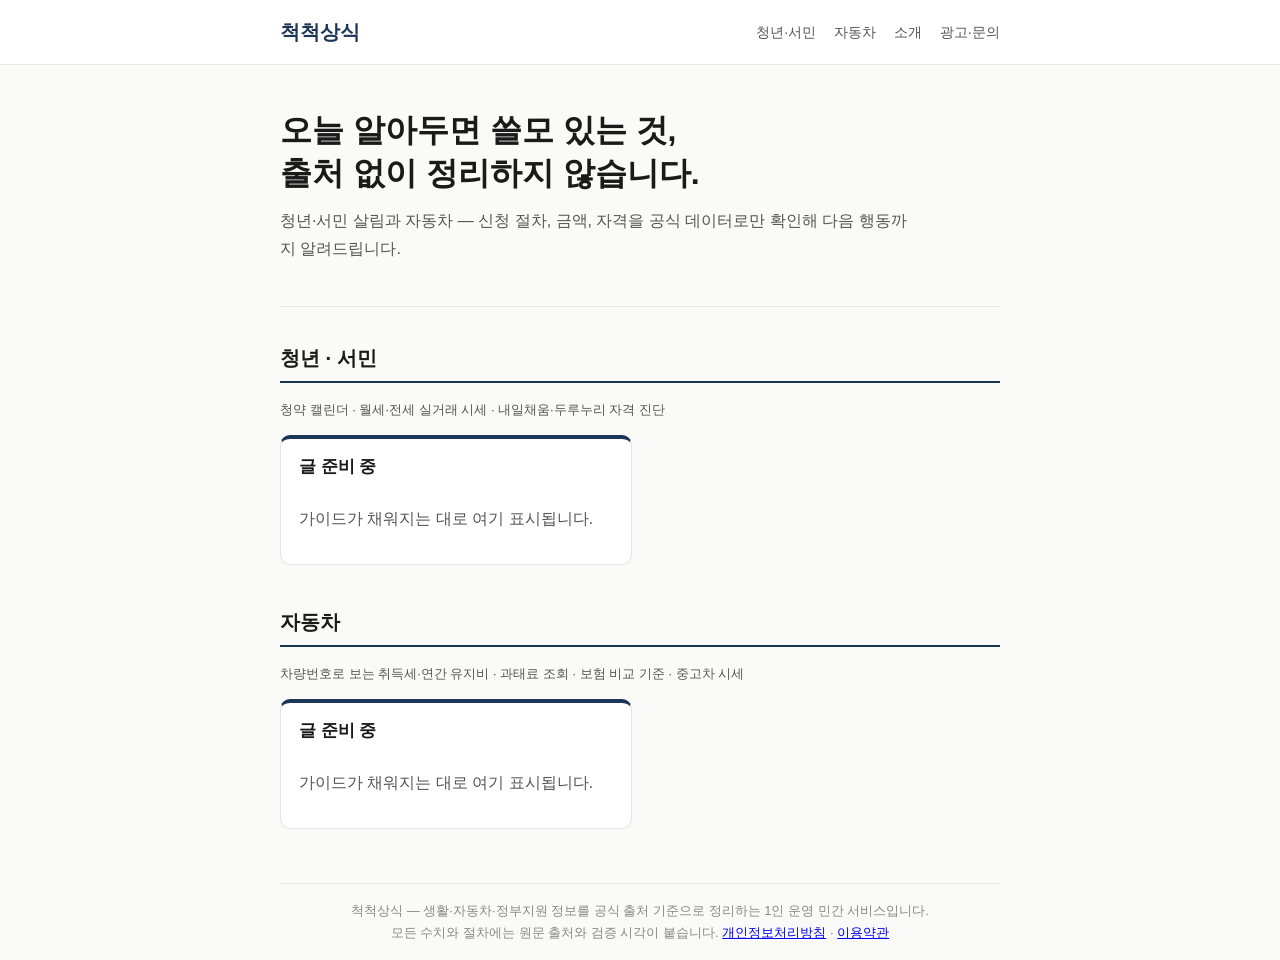
==== index.html @ 9dc2889a "척척상식 초기 구조 — 인덱스/소개/문의/약관/방침" ====
<!DOCTYPE html>
<html lang="ko"><head><meta charset="utf-8">
<meta name="viewport" content="width=device-width,initial-scale=1">
<title>척척상식 — 오늘 알아두면 쓸모 있는 생활·자동차·정부지원 정보</title>
<meta name="description" content="청약·월세·지원금·자동차 세금·보험까지, 공공 출처 기준으로 검증해서 정리하는 생활정보 서비스.">
<link rel="stylesheet" href="style.css">
<link rel="canonical" href="https://rlaehddnr890425-star.github.io/sangsik/"></head>
<body>
<header><div class="wrap"><a class="logo" href="index.html">척척상식</a>
<nav><a href="index.html#young">청년·서민</a><a href="index.html#car">자동차</a><a href="about.html">소개</a><a href="contact.html">광고·문의</a></nav>
</div></header>
<main class="wrap">

<section class="hero"><h1>오늘 알아두면 쓸모 있는 것,<br>출처 없이 정리하지 않습니다.</h1>
<p class="sub">청년·서민 살림과 자동차 — 신청 절차, 금액, 자격을 공식 데이터로만 확인해 다음 행동까지 알려드립니다.</p></section>
<section id="young"><h2>청년 · 서민</h2>
<p class="dim small">청약 캘린더 · 월세·전세 실거래 시세 · 내일채움·두루누리 자격 진단</p>
<div class="ncards"><div class="ncard"><h3>글 준비 중</h3><p class="dim">가이드가 채워지는 대로 여기 표시됩니다.</p></div></div></section>
<section id="car"><h2>자동차</h2>
<p class="dim small">차량번호로 보는 취득세·연간 유지비 · 과태료 조회 · 보험 비교 기준 · 중고차 시세</p>
<div class="ncards"><div class="ncard"><h3>글 준비 중</h3><p class="dim">가이드가 채워지는 대로 여기 표시됩니다.</p></div></div></section>

<footer class="meta" style="margin-top:48px;border-top:1px solid var(--line);padding:16px 0">
척척상식 — 생활·자동차·정부지원 정보를 공식 출처 기준으로 정리하는 1인 운영 민간 서비스입니다.<br>
모든 수치와 절차에는 원문 출처와 검증 시각이 붙습니다. <a href="privacy.html">개인정보처리방침</a> · <a href="terms.html">이용약관</a>
</footer>
</main></body></html>
---- style.css ----
:root{--ink:#1a1a1a;--sub:#555;--line:#e6e6e6;--accent:#1d3557;--bg:#fafaf8}
*{box-sizing:border-box}body{margin:0;font-family:'Apple SD Gothic Neo','Noto Sans KR',sans-serif;color:var(--ink);background:var(--bg);line-height:1.7}
header{border-bottom:1px solid var(--line);background:#fff}
.wrap{max-width:760px;margin:0 auto;padding:0 20px}
header .wrap{display:flex;align-items:center;justify-content:space-between;height:64px}
.logo{font-weight:800;font-size:20px;color:var(--accent);text-decoration:none}
nav a{color:var(--sub);text-decoration:none;margin-left:18px;font-size:14px}
main{padding:32px 20px;max-width:760px;margin:0 auto}
h1{font-size:26px;line-height:1.4}h2{font-size:20px;margin-top:36px;border-bottom:2px solid var(--accent);padding-bottom:6px}
.meta{color:#888;font-size:13px}
.card{background:#fff;border:1px solid var(--line);border-radius:10px;padding:18px 20px;margin-bottom:14px}
.card a{color:var(--ink);text-decoration:none;font-weight:700;font-size:16px}
.tag{display:inline-block;background:#e8f3ec;color:var(--accent);border-radius:999px;font-size:12px;padding:2px 10px;margin-right:6px}
.notice{background:#fff8e1;border:1px solid #f0d98c;border-radius:8px;padding:12px 16px;font-size:14px}
table{width:100%;border-collapse:collapse;font-size:14px;margin:16px 0}
th,td{border:1px solid var(--line);padding:8px 10px;text-align:left}th{background:#f2f6f3}
footer{margin-top:60px;border-top:1px solid var(--line);padding:24px 20px;color:#888;font-size:13px;text-align:center}
form input,form textarea{width:100%;padding:10px;margin:6px 0;border:1px solid var(--line);border-radius:6px;font:inherit}
form button{background:var(--accent);color:#fff;border:0;padding:10px 22px;border-radius:6px;cursor:pointer}
/* 광고 자리 (개발 중 placeholder — 애드센스 단위 연결 시 이 div 교체) */
.ad-slot{border:1.5px dashed #c8c2b4;background:#f3f0e9;color:#8a8474;font-size:12.5px;
  text-align:center;padding:18px 10px;margin:26px auto;border-radius:6px;max-width:720px;letter-spacing:.3px}
.ad-slot.top{margin-top:8px;padding:12px}
.ad-slot.inline{margin:30px auto}
.ad-slot.bottom{margin-bottom:34px}
.grid2{display:grid;grid-template-columns:1.6fr 1fr;gap:26px;align-items:start}
@media(max-width:760px){.grid2{grid-template-columns:1fr}}
.side-box{border:1px solid var(--line);border-radius:8px;padding:18px;background:#fff}
.side-box h3{margin:0 0 10px;font-size:15px}
.side-box ul{margin:0;padding-left:18px}
.side-box li{margin:6px 0;font-size:14px}
/* 자가진단 */
.q-card{border:1px solid var(--line);border-radius:8px;padding:18px 20px;margin:16px 0;background:#fff}
.q-card legend{font-weight:700;font-size:15px;padding:0 6px}
.q-card label{display:block;margin:8px 0;font-size:14.5px;cursor:pointer}
.q-card input[type=number],.q-card select{width:100%;max-width:280px;padding:8px;border:1px solid #bbb;border-radius:6px;font-size:15px}
.btn{display:inline-block;background:var(--accent);color:#fff;border:none;padding:12px 22px;border-radius:8px;font-size:15px;cursor:pointer}
.btn:hover{background:#0c4429}
#result .fund{border:1px solid var(--line);border-left:5px solid var(--accent);border-radius:6px;padding:14px 16px;margin:12px 0;background:#fff}
#result .fund.maybe{border-left-color:#c9a227}
#result .fund.no{border-left-color:#b04a3f;background:#fdf6f5}
#result .fund h4{margin:0 0 6px;font-size:15.5px}
#result .meta{font-size:13px;color:#666;margin-top:8px}
.tag{display:inline-block;font-size:12px;background:#e8f2ec;color:var(--accent);border-radius:99px;padding:2px 10px;margin:2px 4px 0 0}
.tag.warn{background:#f6e8c1;color:#6b5307}.tag.bad{background:#f3d9d4;color:#8c2f22}

/* Phase 2a — 홈 대시보드 (body.home 만 1140px, 기사 본문은 기존 760px 유지) */
.hwrap{max-width:1140px}
body.home main{max-width:1140px;padding:0 20px}
body.home header .hrow{display:flex;align-items:center;justify-content:space-between;height:64px}
.hero{padding:44px 0 30px;border-bottom:1px solid var(--line)}
.hero h1{font-size:32px;margin:0 0 12px;border:0;line-height:1.35}
.hero .sub{font-size:16px;color:var(--sub);max-width:640px;margin:0 0 14px}
.stamp{font-size:13.5px;color:#555;background:#eef4f0;border-radius:8px;padding:8px 14px;display:inline-block}
.cta{margin-top:16px;display:flex;gap:10px;flex-wrap:wrap}
.btn.ghost{background:#fff;color:var(--accent);border:1.5px solid var(--accent)}
.btn.sm{padding:7px 14px;font-size:13.5px}
section{padding:34px 0 6px}
section>h2{margin-top:0}
.dim{color:var(--sub)}.small{font-size:13px}
code{background:#f1efe9;border-radius:4px;padding:1px 5px;font-size:12.5px}
.ncards{display:grid;grid-template-columns:repeat(auto-fill,minmax(320px,1fr));gap:16px;margin-top:14px}
.ncard{background:#fff;border:1px solid var(--line);border-top:4px solid var(--accent);border-radius:10px;padding:16px 18px;display:flex;flex-direction:column}
.nhead{display:flex;gap:8px;align-items:center;margin-bottom:8px}
.st{background:#0f5132;color:#fff;font-size:12px;border-radius:999px;padding:3px 10px}
.cat{font-size:12px;color:var(--sub)}
.ncard h3{margin:0 0 10px;font-size:16.5px;line-height:1.4}
.ncard dl{margin:0;display:grid;gap:5px}
.ncard dl>div{display:grid;grid-template-columns:52px 1fr;gap:8px;font-size:13.8px}
.ncard dt{color:#777}
.ncard dd{margin:0}
.nfoot{margin-top:12px;display:flex;gap:10px;align-items:center}
.ghost{color:var(--accent);font-size:13.5px;text-decoration:none;font-weight:600}
.vstamp{margin:10px 0 0;font-size:11.5px;color:#888;border-top:1px dashed var(--line);padding-top:8px}
.tscroll{overflow-x:auto}
.tscroll table{min-width:640px}
.chan{display:inline-block;font-size:11px;border-radius:4px;padding:1px 6px;margin-left:6px;vertical-align:middle}
.chan.d{background:#e8f3ec;color:var(--accent)}.chan.a{background:#f1efe9;color:#7a6c4f}
.num{white-space:nowrap}
.tcards{display:grid;grid-template-columns:repeat(auto-fill,minmax(240px,1fr));gap:14px}
.tool{display:block;background:#fff;border:1px solid var(--line);border-radius:10px;padding:16px;text-decoration:none;color:var(--ink)}
.tool b{display:block;font-size:15.5px;margin-bottom:6px;color:var(--accent)}
.tool span{font-size:13.5px;color:var(--sub)}
.tool.soon{opacity:.55;border-style:dashed}
.principles ul{margin:12px 0 20px;padding-left:20px;font-size:14.5px}
.postlist{margin:12px 0;padding-left:20px}.postlist li{margin:8px 0;font-size:15px}
@media(max-width:760px){.hero h1{font-size:24px}}

td a{color:var(--ink);text-decoration:none}td a:hover{color:var(--accent);text-decoration:underline}
a.mini{font-size:11.5px;color:var(--accent);border:1px solid var(--accent);border-radius:99px;padding:1px 7px;margin-left:6px;white-space:nowrap}
a.mini:hover{background:var(--accent);color:#fff}
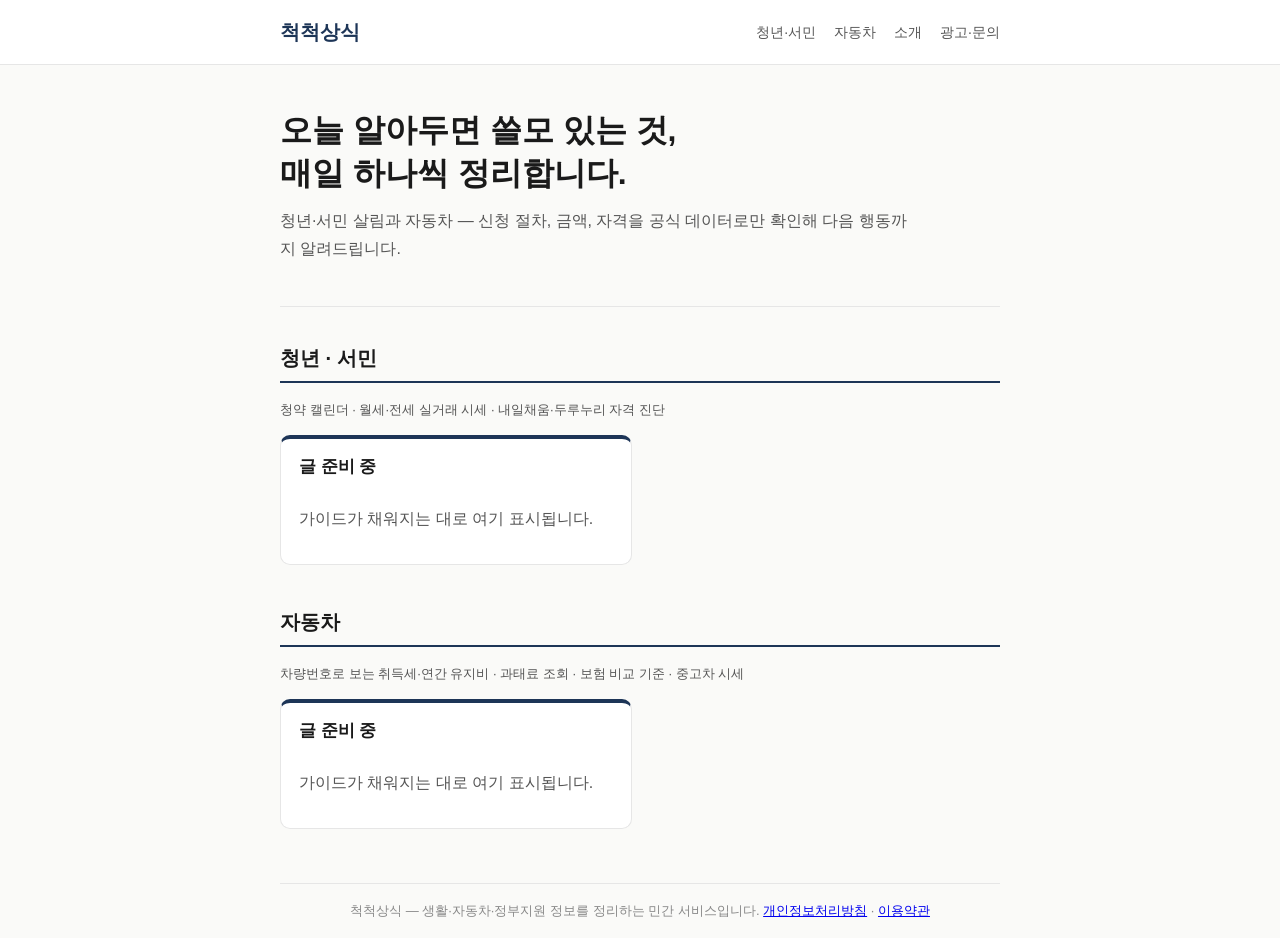
==== commit 3077ba1a: "원문·출처·검증 시각 표기 제거 (사용자 지시)" ====
--- a/index.html
+++ b/index.html
@@ -2,7 +2,7 @@
 <html lang="ko"><head><meta charset="utf-8">
 <meta name="viewport" content="width=device-width,initial-scale=1">
 <title>척척상식 — 오늘 알아두면 쓸모 있는 생활·자동차·정부지원 정보</title>
-<meta name="description" content="청약·월세·지원금·자동차 세금·보험까지, 공공 출처 기준으로 검증해서 정리하는 생활정보 서비스.">
+<meta name="description" content="청약·월세·지원금·자동차 세금·보험까지, 쓸모 있는 생활 정보를 정리하는 서비스.">
 <link rel="stylesheet" href="style.css">
 <link rel="canonical" href="https://rlaehddnr890425-star.github.io/sangsik/"></head>
 <body>
@@ -11,7 +11,7 @@
 </div></header>
 <main class="wrap">
 
-<section class="hero"><h1>오늘 알아두면 쓸모 있는 것,<br>출처 없이 정리하지 않습니다.</h1>
+<section class="hero"><h1>오늘 알아두면 쓸모 있는 것,<br>매일 하나씩 정리합니다.</h1>
 <p class="sub">청년·서민 살림과 자동차 — 신청 절차, 금액, 자격을 공식 데이터로만 확인해 다음 행동까지 알려드립니다.</p></section>
 <section id="young"><h2>청년 · 서민</h2>
 <p class="dim small">청약 캘린더 · 월세·전세 실거래 시세 · 내일채움·두루누리 자격 진단</p>
@@ -21,7 +21,6 @@
 <div class="ncards"><div class="ncard"><h3>글 준비 중</h3><p class="dim">가이드가 채워지는 대로 여기 표시됩니다.</p></div></div></section>
 
 <footer class="meta" style="margin-top:48px;border-top:1px solid var(--line);padding:16px 0">
-척척상식 — 생활·자동차·정부지원 정보를 공식 출처 기준으로 정리하는 1인 운영 민간 서비스입니다.<br>
-모든 수치와 절차에는 원문 출처와 검증 시각이 붙습니다. <a href="privacy.html">개인정보처리방침</a> · <a href="terms.html">이용약관</a>
+척척상식 — 생활·자동차·정부지원 정보를 정리하는 민간 서비스입니다. <a href="privacy.html">개인정보처리방침</a> · <a href="terms.html">이용약관</a>
 </footer>
 </main></body></html>
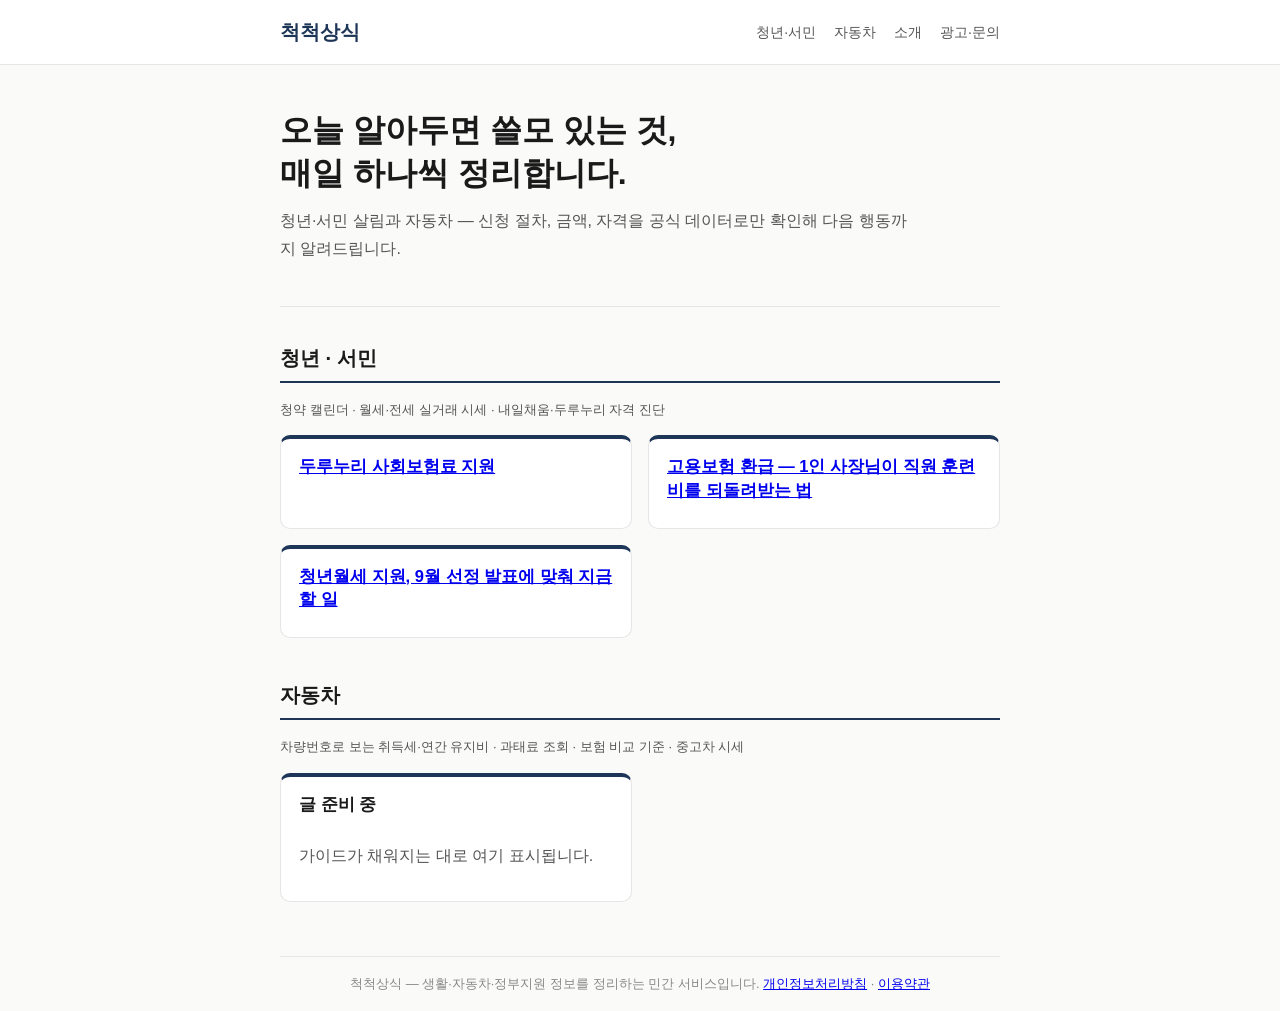
==== commit 3165749b: "고용보험 환급(사업주 직업능력개발훈련) 가이드 게시 — 인덱스 카드 3편·sitemap 연결" ====
--- a/index.html
+++ b/index.html
@@ -15,7 +15,7 @@
 <p class="sub">청년·서민 살림과 자동차 — 신청 절차, 금액, 자격을 공식 데이터로만 확인해 다음 행동까지 알려드립니다.</p></section>
 <section id="young"><h2>청년 · 서민</h2>
 <p class="dim small">청약 캘린더 · 월세·전세 실거래 시세 · 내일채움·두루누리 자격 진단</p>
-<div class="ncards"><div class="ncard"><h3>글 준비 중</h3><p class="dim">가이드가 채워지는 대로 여기 표시됩니다.</p></div></div></section>
+<div class="ncards"><div class="ncard"><h3><a href="posts/duryunuri-sahoeboheum-2026.html">두루누리 사회보험료 지원</a></h3></div><div class="ncard"><h3><a href="posts/goyongboheom-hwanbeop-2026.html">고용보험 환급 — 1인 사장님이 직원 훈련비를 되돌려받는 법</a></h3></div><div class="ncard"><h3><a href="posts/cheongnyun-wolse-2026-gaeseu.html">청년월세 지원, 9월 선정 발표에 맞춰 지금 할 일</a></h3></div></div></section>
 <section id="car"><h2>자동차</h2>
 <p class="dim small">차량번호로 보는 취득세·연간 유지비 · 과태료 조회 · 보험 비교 기준 · 중고차 시세</p>
 <div class="ncards"><div class="ncard"><h3>글 준비 중</h3><p class="dim">가이드가 채워지는 대로 여기 표시됩니다.</p></div></div></section>
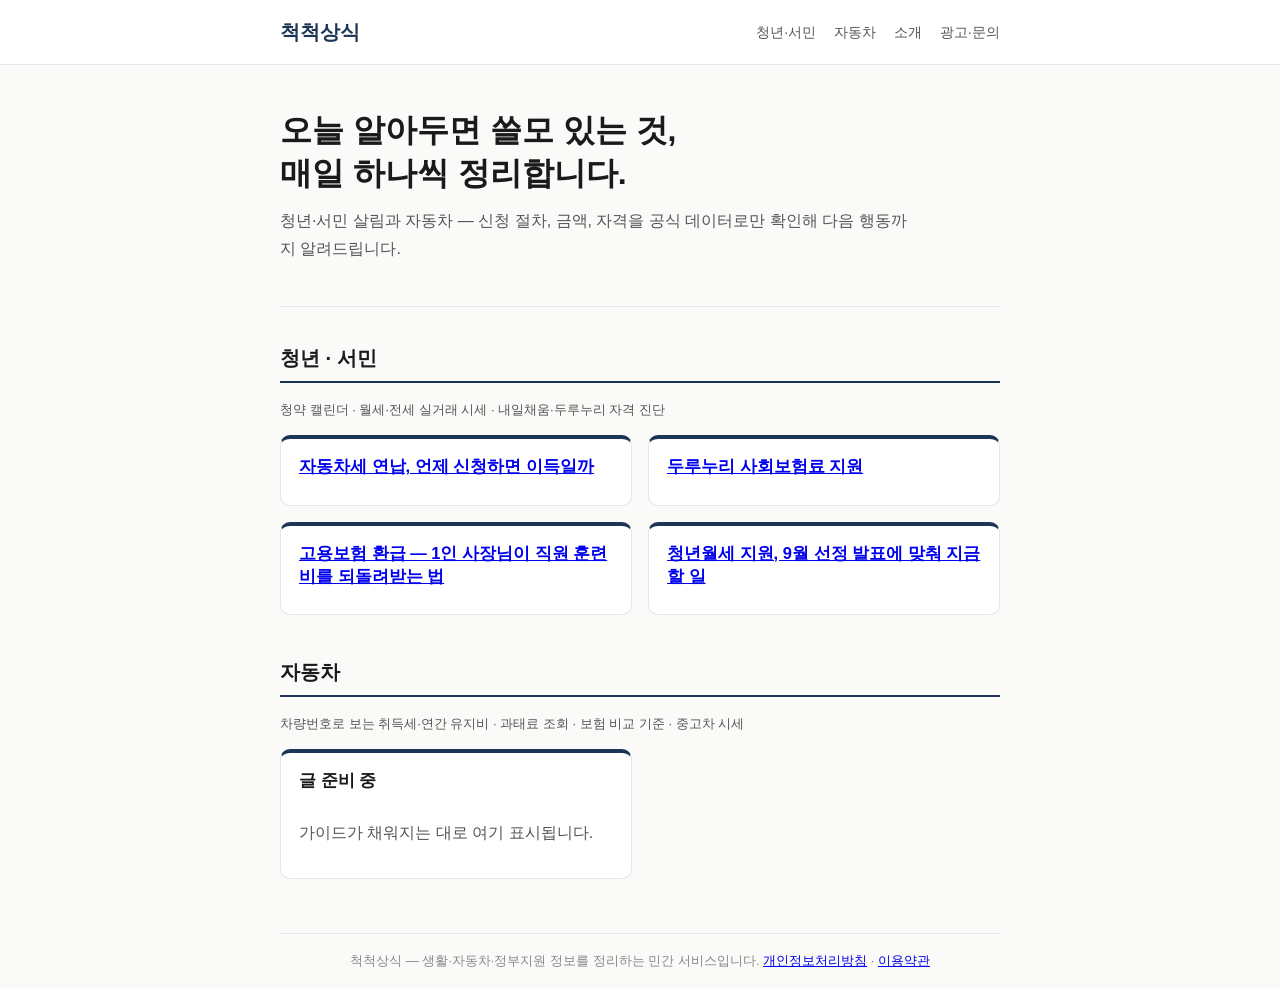
==== commit 7914fc4a: "자동차세 연납 글: 인덱스 카드·sitemap 연결" ====
--- a/index.html
+++ b/index.html
@@ -15,7 +15,7 @@
 <p class="sub">청년·서민 살림과 자동차 — 신청 절차, 금액, 자격을 공식 데이터로만 확인해 다음 행동까지 알려드립니다.</p></section>
 <section id="young"><h2>청년 · 서민</h2>
 <p class="dim small">청약 캘린더 · 월세·전세 실거래 시세 · 내일채움·두루누리 자격 진단</p>
-<div class="ncards"><div class="ncard"><h3><a href="posts/duryunuri-sahoeboheum-2026.html">두루누리 사회보험료 지원</a></h3></div><div class="ncard"><h3><a href="posts/goyongboheom-hwanbeop-2026.html">고용보험 환급 — 1인 사장님이 직원 훈련비를 되돌려받는 법</a></h3></div><div class="ncard"><h3><a href="posts/cheongnyun-wolse-2026-gaeseu.html">청년월세 지원, 9월 선정 발표에 맞춰 지금 할 일</a></h3></div></div></section>
+<div class="ncards"><div class="ncard"><h3><a href="posts/jadongchase-yeonnap-hwanbeop.html">자동차세 연납, 언제 신청하면 이득일까</a></h3></div><div class="ncard"><h3><a href="posts/duryunuri-sahoeboheum-2026.html">두루누리 사회보험료 지원</a></h3></div><div class="ncard"><h3><a href="posts/goyongboheom-hwanbeop-2026.html">고용보험 환급 — 1인 사장님이 직원 훈련비를 되돌려받는 법</a></h3></div><div class="ncard"><h3><a href="posts/cheongnyun-wolse-2026-gaeseu.html">청년월세 지원, 9월 선정 발표에 맞춰 지금 할 일</a></h3></div></div></section>
 <section id="car"><h2>자동차</h2>
 <p class="dim small">차량번호로 보는 취득세·연간 유지비 · 과태료 조회 · 보험 비교 기준 · 중고차 시세</p>
 <div class="ncards"><div class="ncard"><h3>글 준비 중</h3><p class="dim">가이드가 채워지는 대로 여기 표시됩니다.</p></div></div></section>
